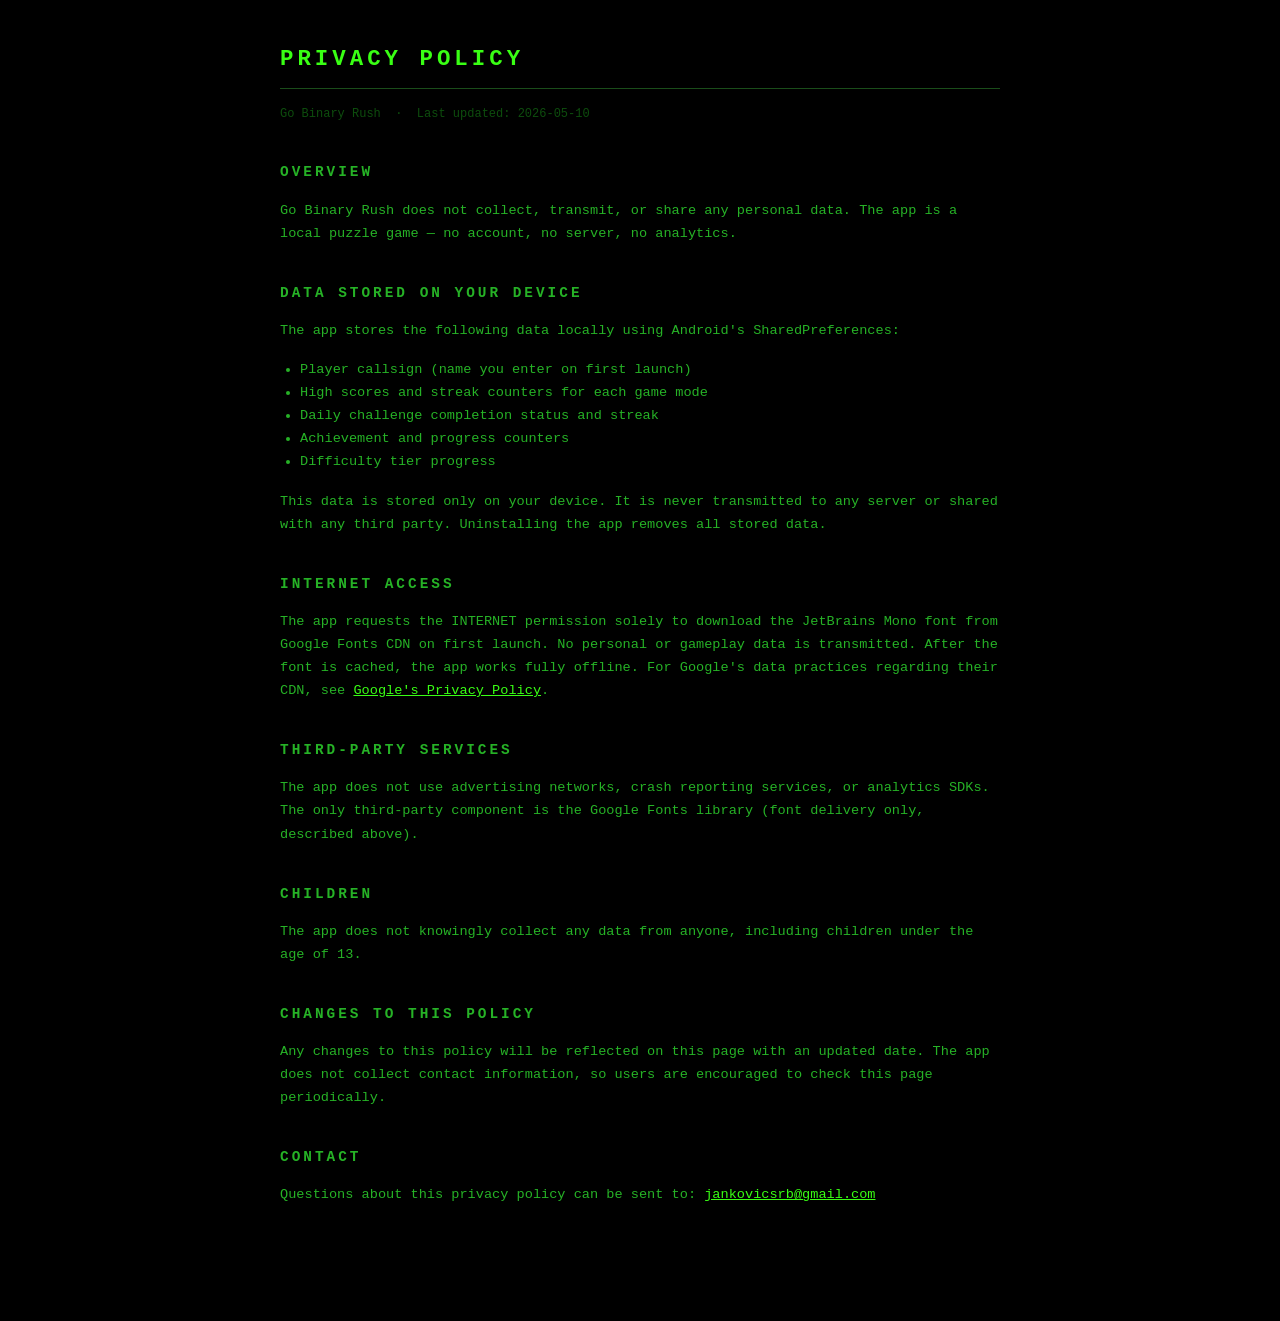
==== docs/privacy-policy.html @ 6a3e8ef5 "Add HOW TO PLAY screen and Privacy Policy - how_to_play_screen: explains all 8 modes, scoring system" ====
<!DOCTYPE html>
<html lang="en">
<head>
  <meta charset="UTF-8">
  <meta name="viewport" content="width=device-width, initial-scale=1.0">
  <title>Privacy Policy — Go Binary Rush</title>
  <style>
    body {
      background: #000;
      color: #39ff14;
      font-family: 'Courier New', Courier, monospace;
      max-width: 720px;
      margin: 40px auto;
      padding: 0 24px 60px;
      line-height: 1.7;
    }
    h1 { font-size: 1.4rem; letter-spacing: 4px; border-bottom: 1px solid #1a4d1a; padding-bottom: 10px; }
    h2 { font-size: 0.9rem; letter-spacing: 3px; color: #26b226; margin-top: 36px; }
    p, li { font-size: 0.85rem; color: #26b226; }
    ul { padding-left: 20px; }
    .meta { font-size: 0.75rem; color: #0d4d0d; margin-bottom: 32px; }
    a { color: #39ff14; }
  </style>
</head>
<body>

<h1>PRIVACY POLICY</h1>
<p class="meta">Go Binary Rush &nbsp;·&nbsp; Last updated: 2026-05-10</p>

<h2>OVERVIEW</h2>
<p>
  Go Binary Rush does not collect, transmit, or share any personal data.
  The app is a local puzzle game — no account, no server, no analytics.
</p>

<h2>DATA STORED ON YOUR DEVICE</h2>
<p>The app stores the following data locally using Android's SharedPreferences:</p>
<ul>
  <li>Player callsign (name you enter on first launch)</li>
  <li>High scores and streak counters for each game mode</li>
  <li>Daily challenge completion status and streak</li>
  <li>Achievement and progress counters</li>
  <li>Difficulty tier progress</li>
</ul>
<p>
  This data is stored only on your device. It is never transmitted to any server
  or shared with any third party. Uninstalling the app removes all stored data.
</p>

<h2>INTERNET ACCESS</h2>
<p>
  The app requests the <code>INTERNET</code> permission solely to download the
  JetBrains Mono font from Google Fonts CDN on first launch. No personal or
  gameplay data is transmitted. After the font is cached, the app works fully
  offline. For Google's data practices regarding their CDN, see
  <a href="https://policies.google.com/privacy" target="_blank">Google's Privacy Policy</a>.
</p>

<h2>THIRD-PARTY SERVICES</h2>
<p>
  The app does not use advertising networks, crash reporting services, or
  analytics SDKs. The only third-party component is the Google Fonts library
  (font delivery only, described above).
</p>

<h2>CHILDREN</h2>
<p>
  The app does not knowingly collect any data from anyone, including children
  under the age of 13.
</p>

<h2>CHANGES TO THIS POLICY</h2>
<p>
  Any changes to this policy will be reflected on this page with an updated
  date. The app does not collect contact information, so users are encouraged
  to check this page periodically.
</p>

<h2>CONTACT</h2>
<p>
  Questions about this privacy policy can be sent to:
  <a href="mailto:jankovicsrb@gmail.com">jankovicsrb@gmail.com</a>
</p>

</body>
</html>
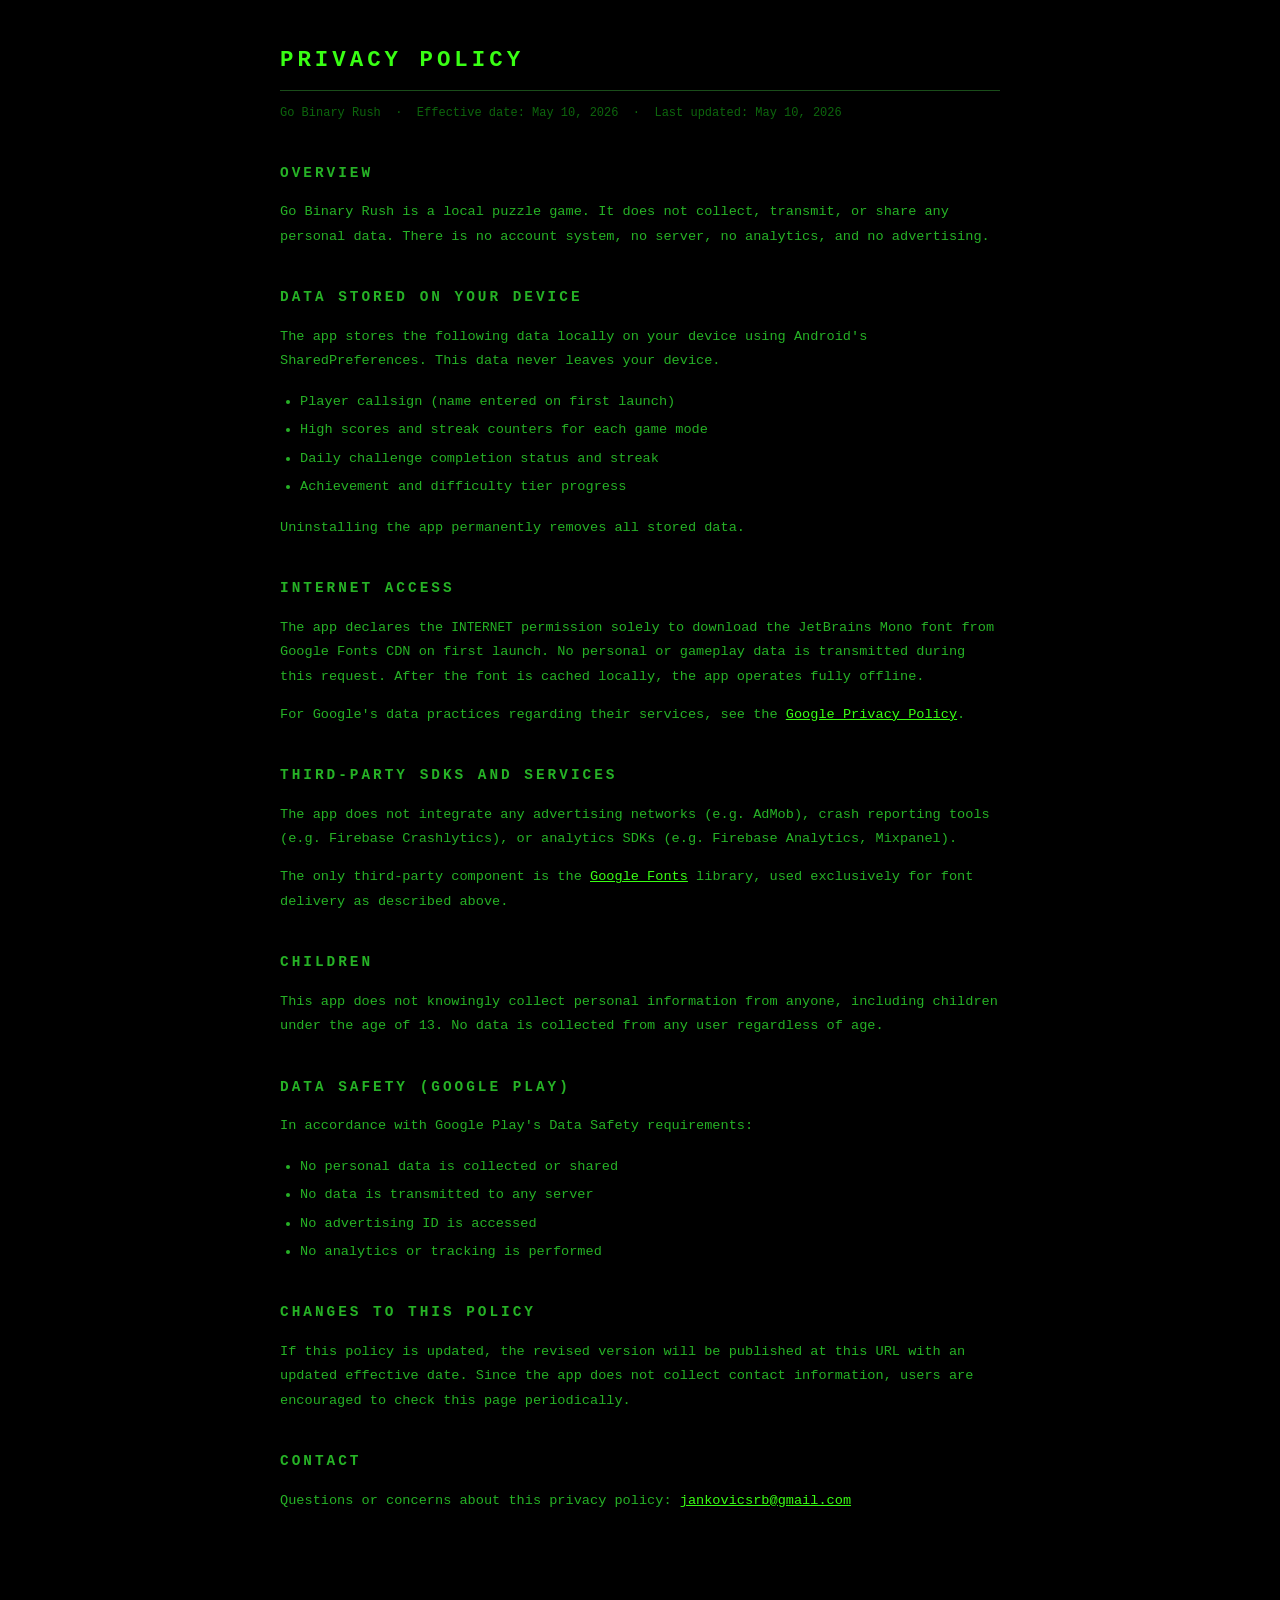
==== commit cda01535: "Improve privacy policy — add effective date, Data Safety section, explicit SDK list Co-Authored-By: " ====
--- a/docs/privacy-policy.html
+++ b/docs/privacy-policy.html
@@ -12,73 +12,97 @@
       max-width: 720px;
       margin: 40px auto;
       padding: 0 24px 60px;
-      line-height: 1.7;
+      line-height: 1.8;
     }
-    h1 { font-size: 1.4rem; letter-spacing: 4px; border-bottom: 1px solid #1a4d1a; padding-bottom: 10px; }
-    h2 { font-size: 0.9rem; letter-spacing: 3px; color: #26b226; margin-top: 36px; }
+    h1 { font-size: 1.4rem; letter-spacing: 4px; border-bottom: 1px solid #1a4d1a; padding-bottom: 10px; margin-bottom: 6px; }
+    h2 { font-size: 0.9rem; letter-spacing: 3px; color: #26b226; margin-top: 36px; margin-bottom: 10px; }
     p, li { font-size: 0.85rem; color: #26b226; }
     ul { padding-left: 20px; }
-    .meta { font-size: 0.75rem; color: #0d4d0d; margin-bottom: 32px; }
+    li { margin-bottom: 4px; }
+    .meta { font-size: 0.75rem; color: #0d660d; margin-bottom: 32px; }
     a { color: #39ff14; }
+    code { font-size: 0.8rem; color: #26b226; }
   </style>
 </head>
 <body>
 
 <h1>PRIVACY POLICY</h1>
-<p class="meta">Go Binary Rush &nbsp;·&nbsp; Last updated: 2026-05-10</p>
+<p class="meta">
+  Go Binary Rush &nbsp;·&nbsp;
+  Effective date: May 10, 2026 &nbsp;·&nbsp;
+  Last updated: May 10, 2026
+</p>
 
 <h2>OVERVIEW</h2>
 <p>
-  Go Binary Rush does not collect, transmit, or share any personal data.
-  The app is a local puzzle game — no account, no server, no analytics.
+  Go Binary Rush is a local puzzle game. It does not collect, transmit, or share
+  any personal data. There is no account system, no server, no analytics, and no
+  advertising.
 </p>
 
 <h2>DATA STORED ON YOUR DEVICE</h2>
-<p>The app stores the following data locally using Android's SharedPreferences:</p>
+<p>
+  The app stores the following data locally on your device using Android's
+  SharedPreferences. This data never leaves your device.
+</p>
 <ul>
-  <li>Player callsign (name you enter on first launch)</li>
+  <li>Player callsign (name entered on first launch)</li>
   <li>High scores and streak counters for each game mode</li>
   <li>Daily challenge completion status and streak</li>
-  <li>Achievement and progress counters</li>
-  <li>Difficulty tier progress</li>
+  <li>Achievement and difficulty tier progress</li>
 </ul>
-<p>
-  This data is stored only on your device. It is never transmitted to any server
-  or shared with any third party. Uninstalling the app removes all stored data.
-</p>
+<p>Uninstalling the app permanently removes all stored data.</p>
 
 <h2>INTERNET ACCESS</h2>
 <p>
-  The app requests the <code>INTERNET</code> permission solely to download the
+  The app declares the <code>INTERNET</code> permission solely to download the
   JetBrains Mono font from Google Fonts CDN on first launch. No personal or
-  gameplay data is transmitted. After the font is cached, the app works fully
-  offline. For Google's data practices regarding their CDN, see
-  <a href="https://policies.google.com/privacy" target="_blank">Google's Privacy Policy</a>.
+  gameplay data is transmitted during this request. After the font is cached
+  locally, the app operates fully offline.
+</p>
+<p>
+  For Google's data practices regarding their services, see the
+  <a href="https://policies.google.com/privacy" target="_blank">Google Privacy Policy</a>.
 </p>
 
-<h2>THIRD-PARTY SERVICES</h2>
+<h2>THIRD-PARTY SDKS AND SERVICES</h2>
 <p>
-  The app does not use advertising networks, crash reporting services, or
-  analytics SDKs. The only third-party component is the Google Fonts library
-  (font delivery only, described above).
+  The app does not integrate any advertising networks (e.g. AdMob),
+  crash reporting tools (e.g. Firebase Crashlytics), or analytics SDKs
+  (e.g. Firebase Analytics, Mixpanel).
+</p>
+<p>
+  The only third-party component is the
+  <a href="https://fonts.google.com" target="_blank">Google Fonts</a> library,
+  used exclusively for font delivery as described above.
 </p>
 
 <h2>CHILDREN</h2>
 <p>
-  The app does not knowingly collect any data from anyone, including children
-  under the age of 13.
+  This app does not knowingly collect personal information from anyone, including
+  children under the age of 13. No data is collected from any user regardless
+  of age.
 </p>
+
+<h2>DATA SAFETY (GOOGLE PLAY)</h2>
+<p>In accordance with Google Play's Data Safety requirements:</p>
+<ul>
+  <li>No personal data is collected or shared</li>
+  <li>No data is transmitted to any server</li>
+  <li>No advertising ID is accessed</li>
+  <li>No analytics or tracking is performed</li>
+</ul>
 
 <h2>CHANGES TO THIS POLICY</h2>
 <p>
-  Any changes to this policy will be reflected on this page with an updated
-  date. The app does not collect contact information, so users are encouraged
-  to check this page periodically.
+  If this policy is updated, the revised version will be published at this URL
+  with an updated effective date. Since the app does not collect contact
+  information, users are encouraged to check this page periodically.
 </p>
 
 <h2>CONTACT</h2>
 <p>
-  Questions about this privacy policy can be sent to:
+  Questions or concerns about this privacy policy:
   <a href="mailto:jankovicsrb@gmail.com">jankovicsrb@gmail.com</a>
 </p>
 
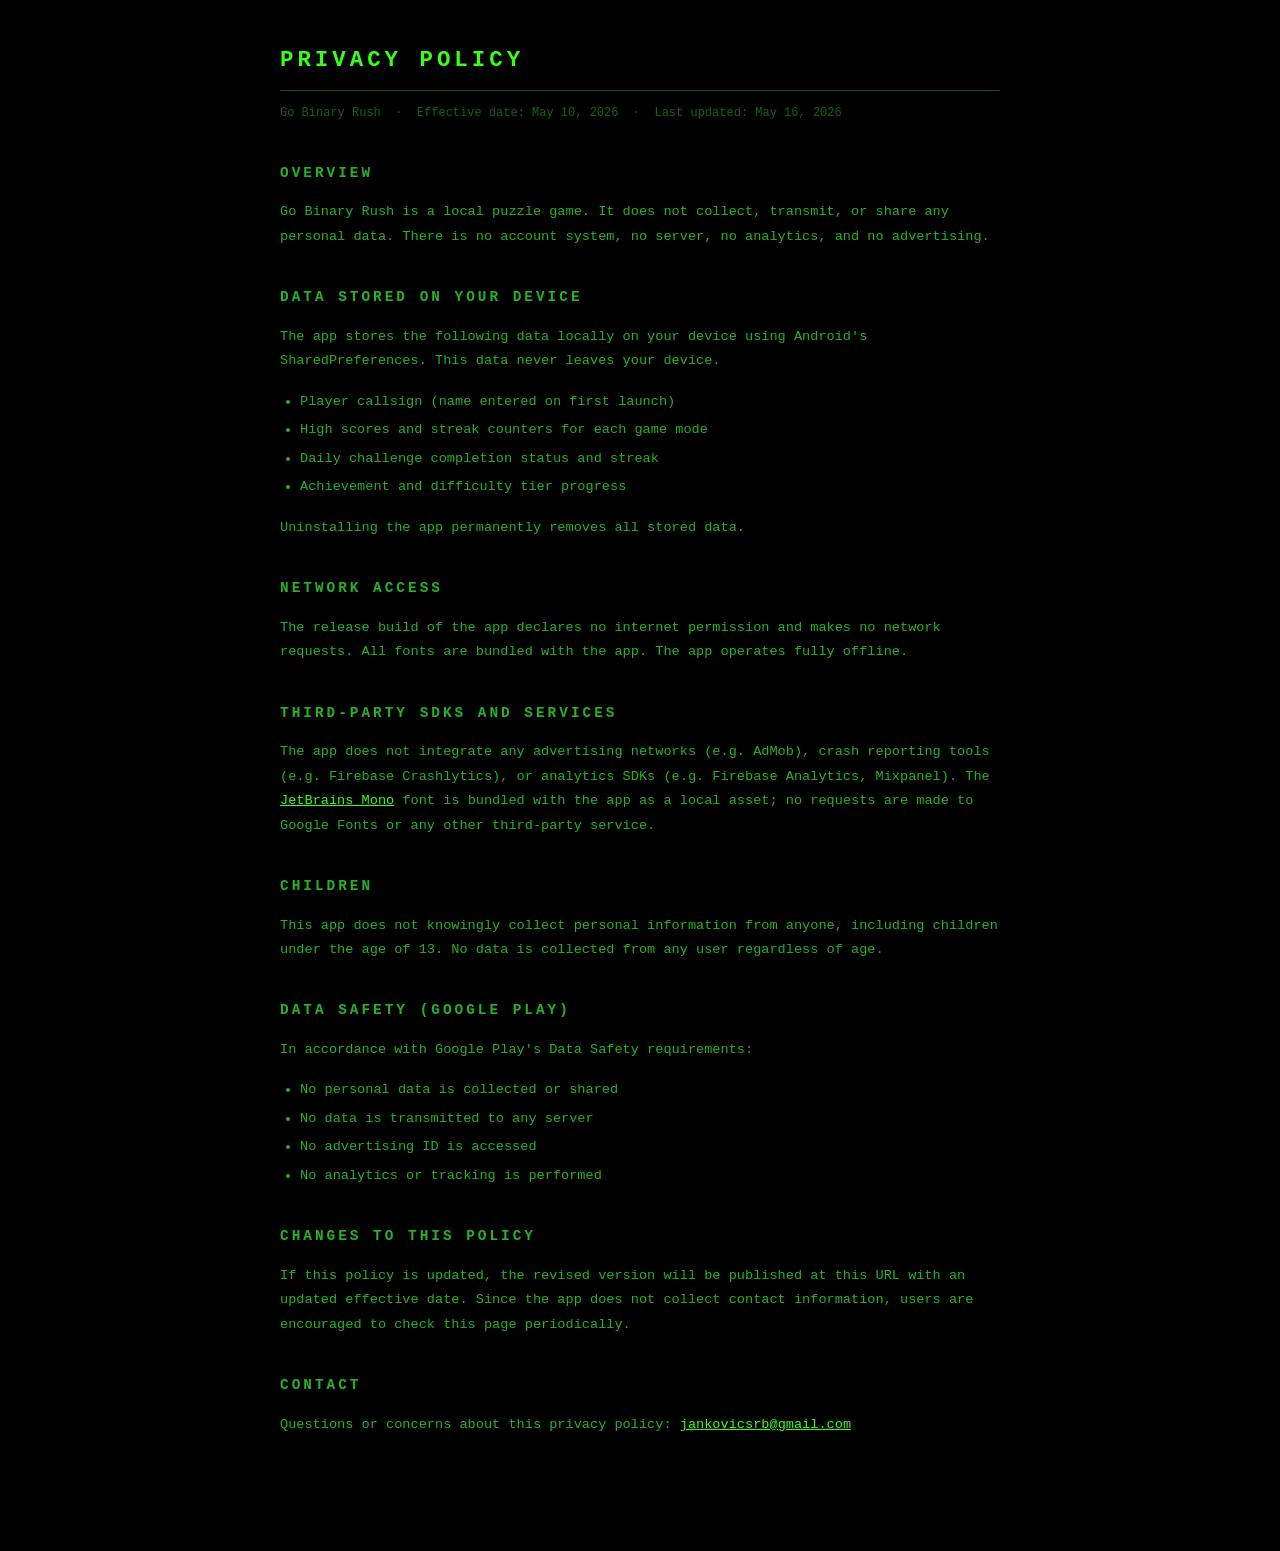
==== commit 3c6536db: "Bundle JetBrains Mono offline, drop INTERNET permission The release build no longer fetches fonts at" ====
--- a/docs/privacy-policy.html
+++ b/docs/privacy-policy.html
@@ -30,7 +30,7 @@
 <p class="meta">
   Go Binary Rush &nbsp;·&nbsp;
   Effective date: May 10, 2026 &nbsp;·&nbsp;
-  Last updated: May 10, 2026
+  Last updated: May 16, 2026
 </p>
 
 <h2>OVERVIEW</h2>
@@ -53,28 +53,21 @@
 </ul>
 <p>Uninstalling the app permanently removes all stored data.</p>
 
-<h2>INTERNET ACCESS</h2>
+<h2>NETWORK ACCESS</h2>
 <p>
-  The app declares the <code>INTERNET</code> permission solely to download the
-  JetBrains Mono font from Google Fonts CDN on first launch. No personal or
-  gameplay data is transmitted during this request. After the font is cached
-  locally, the app operates fully offline.
-</p>
-<p>
-  For Google's data practices regarding their services, see the
-  <a href="https://policies.google.com/privacy" target="_blank">Google Privacy Policy</a>.
+  The release build of the app declares no internet permission and makes no
+  network requests. All fonts are bundled with the app. The app operates
+  fully offline.
 </p>
 
 <h2>THIRD-PARTY SDKS AND SERVICES</h2>
 <p>
   The app does not integrate any advertising networks (e.g. AdMob),
   crash reporting tools (e.g. Firebase Crashlytics), or analytics SDKs
-  (e.g. Firebase Analytics, Mixpanel).
-</p>
-<p>
-  The only third-party component is the
-  <a href="https://fonts.google.com" target="_blank">Google Fonts</a> library,
-  used exclusively for font delivery as described above.
+  (e.g. Firebase Analytics, Mixpanel). The
+  <a href="https://fonts.google.com" target="_blank">JetBrains Mono</a>
+  font is bundled with the app as a local asset; no requests are made
+  to Google Fonts or any other third-party service.
 </p>
 
 <h2>CHILDREN</h2>
